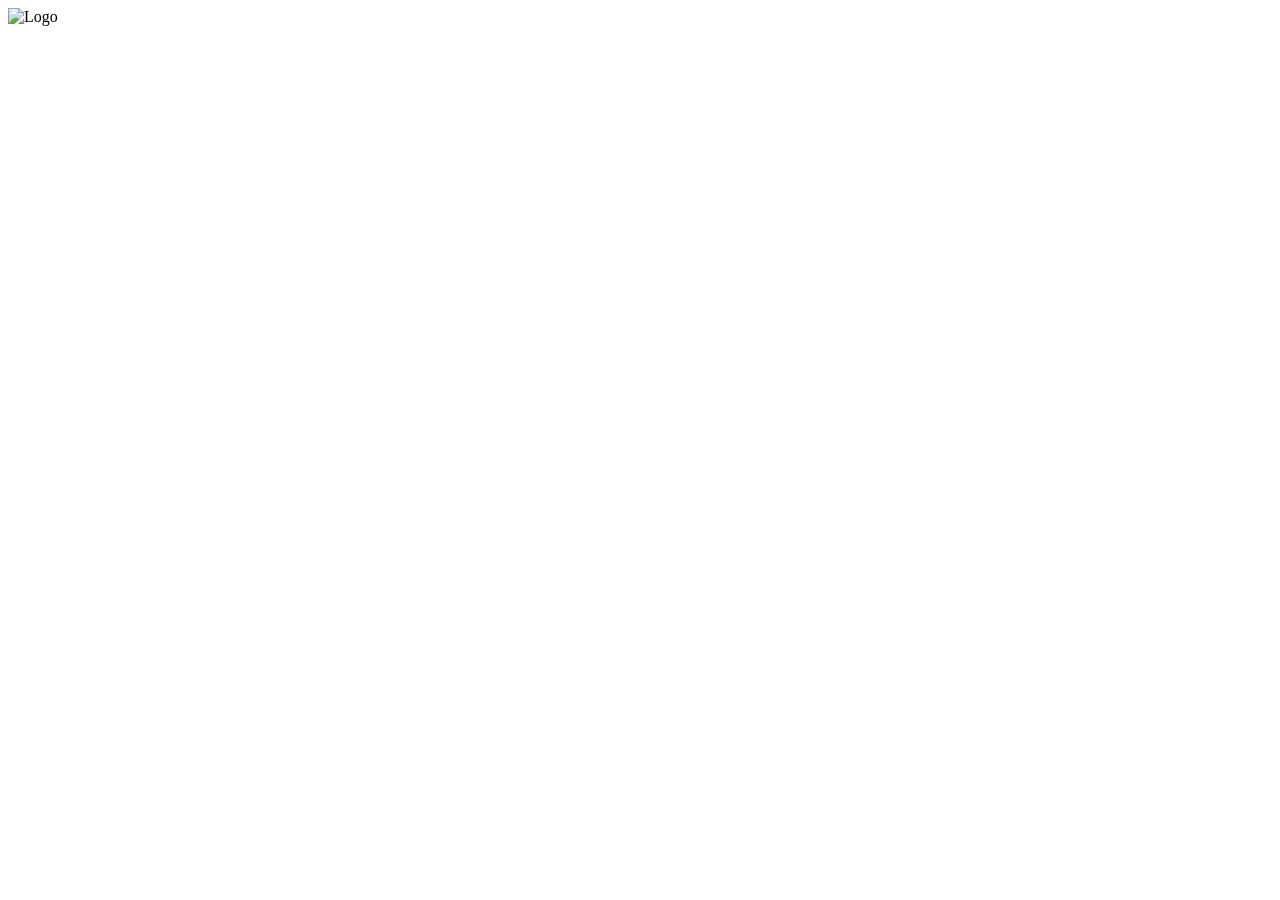
==== index.html @ dcc843c1 "Update index.html" ====
<!DOCTYPE html>
<html lang="en">
<head>
  <meta charset="UTF-8">
  <meta name="viewport" content="width=device-width, initial-scale=1.0">
  <title>My Website</title>
  <link rel="stylesheet" href="css/styles.css">
</head>
<body>

  <header class="top-banner">
    <img src="assets/970B0060-D89F-4791-B979-74BFC0B72E16.png" alt="Logo" class="logo">
  </header>

</body>
</html>
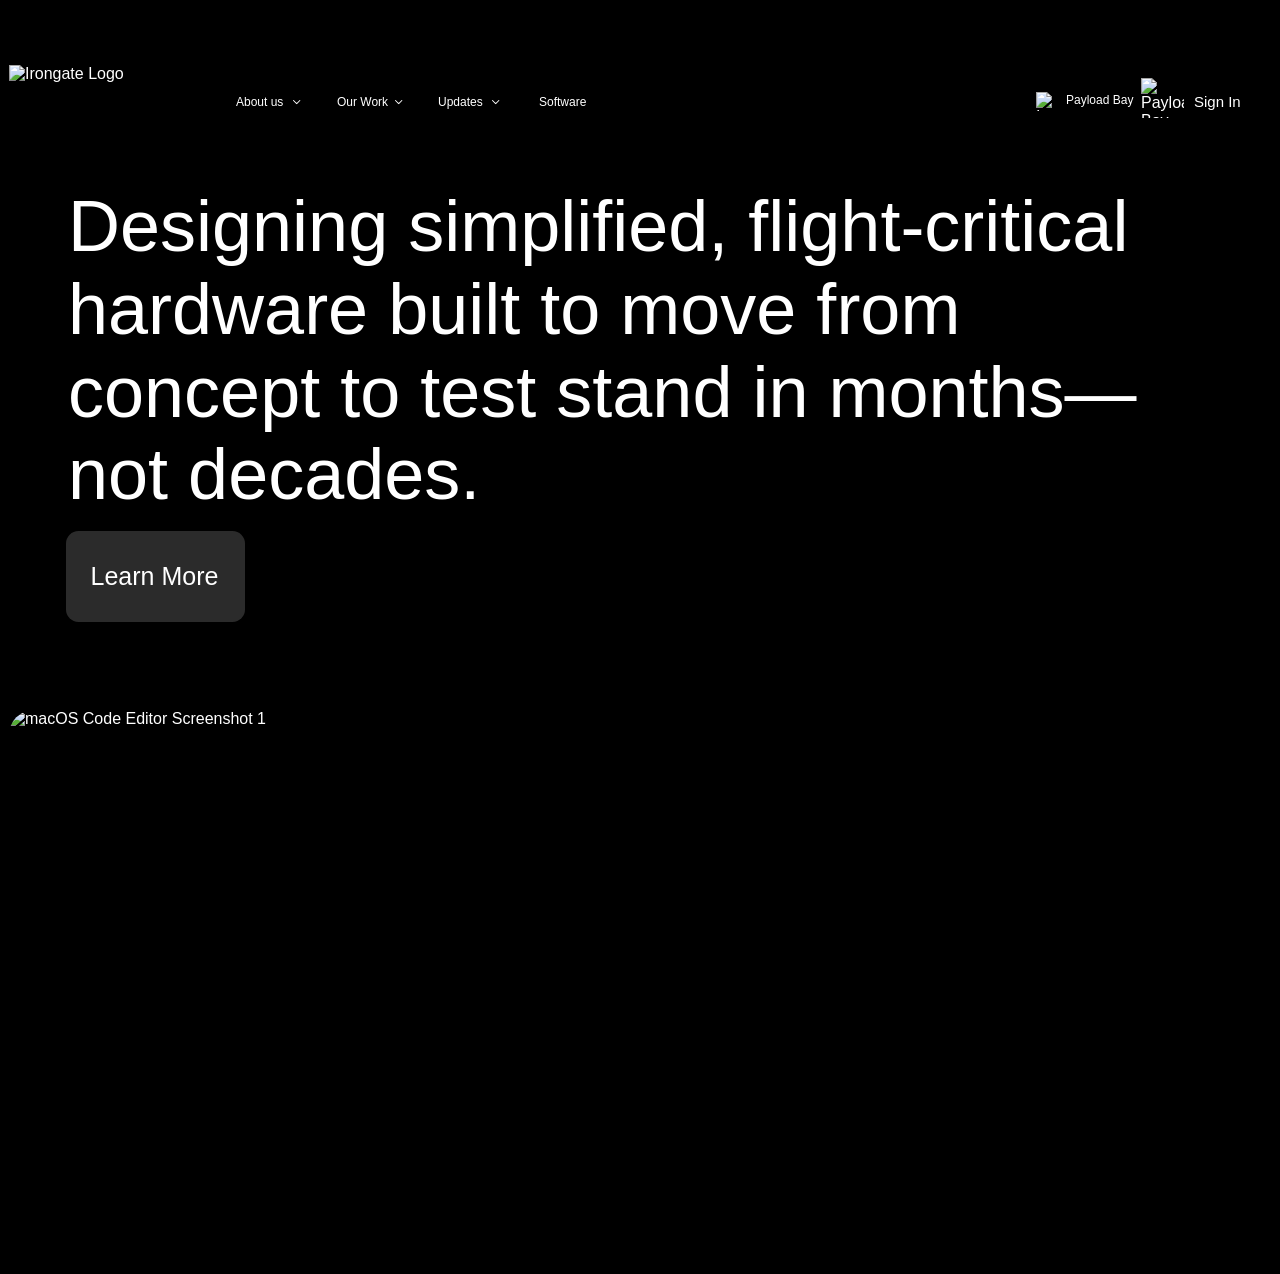
==== commit bb9926e7: "Created frst version of website" ====
--- a/index.html
+++ b/index.html
@@ -1,16 +1,282 @@
 <!DOCTYPE html>
 <html lang="en">
 <head>
-  <meta charset="UTF-8">
-  <meta name="viewport" content="width=device-width, initial-scale=1.0">
-  <title>My Website</title>
-  <link rel="stylesheet" href="css/styles.css">
+  <meta charset="UTF-8" />
+  <meta name="viewport" content="width=device-width, initial-scale=1.0" />
+  <title>Irongate Industries</title>
+
+  <link rel="preconnect" href="https://googleapis.com" />
+  <link rel="preconnect" href="https://gstatic.com" crossorigin />
+  <link href="https://googleapis.com/css2?family=Inter:wght@400;500;600&display=swap" rel="stylesheet" />
+  <link href="https://googleapis.com/earlyaccess/jejugothic.css" rel="stylesheet" />
+
+  <style>
+    * {
+      box-sizing: border-box;
+      margin: 0;
+      padding: 0;
+    }
+
+    body {
+      background-color: #000000;
+      color: #ffffff;
+      min-width: 100vw;
+      min-height: 100vh;
+      overflow-x: auto;
+      font-family: 'Inter', sans-serif;
+    }
+
+    a {
+      text-decoration: none;
+      color: inherit;
+    }
+
+    .canvas {
+      background-color: #000000;
+      width: 1280px;
+      height: 1200px;
+      position: relative;
+      margin: 40px auto 0 auto;
+    }
+
+    .bg-layer {
+      background: linear-gradient(180deg, rgba(0, 0, 0, 0) 0%, #000000 100%);
+      width: 1308px;
+      height: 1238px;
+      position: absolute;
+      left: 0;
+      top: -4px;
+      pointer-events: none;
+    }
+
+    .hero-screenshot {
+      border-radius: 25px;
+      width: 1275px;
+      height: 525px;
+      position: absolute;
+      left: 9px;
+      top: 674px;
+      object-fit: cover;
+    }
+
+    .logo-wrap {
+      display: block;
+      width: 151px;
+      height: 51px;
+      position: absolute;
+      left: 9px;
+      top: 25px;
+      cursor: pointer;
+    }
+
+    .logo-img {
+      width: 151px;
+      height: 50px;
+      position: absolute;
+      left: 0;
+      top: 0;
+    }
+
+    .nav-item {
+      display: block;
+      position: absolute;
+      top: 54px;
+      height: 22px;
+      cursor: pointer;
+    }
+
+    .nav-text {
+      color: #ffffff;
+      font-family: 'Inter', sans-serif;
+      font-size: 12px;
+      line-height: 16px;
+    }
+
+    .nav-arrow {
+      width: 8px;
+      height: 5px;
+      position: absolute;
+      top: 6px;
+    }
+
+    .headline {
+      color: #ffffff;
+      font-family: 'Jeju Gothic', 'Inter', sans-serif;
+      font-size: 72px;
+      line-height: 1.15;
+      width: 1141px;
+      position: absolute;
+      left: 68px;
+      top: 145px;
+    }
+
+    .cta-wrap {
+      display: block;
+      width: 263px;
+      height: 91px;
+      position: absolute;
+      left: 23px;
+      top: 491px;
+      cursor: pointer;
+    }
+
+    .cta-btn {
+      border-radius: 12.5px;
+      background-color: rgba(105, 105, 105, 0.41);
+      width: 179px;
+      height: 91px;
+      position: absolute;
+      left: 43px;
+      top: 0;
+      transition: background-color 0.2s ease;
+    }
+
+    .cta-wrap:hover .cta-btn {
+      background-color: rgba(135, 135, 135, 0.55);
+    }
+
+    .cta-text {
+      color: #ffffff;
+      font-family: 'Jeju Gothic', 'Inter', sans-serif;
+      font-size: 25px;
+      width: 263px;
+      height: 55px;
+      position: absolute;
+      left: 0;
+      top: 18px;
+      display: flex;
+      align-items: center;
+      justify-content: center;
+      pointer-events: none;
+    }
+
+    .payload-wrap {
+      display: block;
+      width: 115px;
+      height: 53px;
+      position: absolute;
+      left: 1066px;
+      top: 38px;
+      cursor: pointer;
+    }
+
+    .payload-img {
+      width: 43px;
+      height: 40px;
+      position: absolute;
+      left: 75px;
+      top: 0;
+    }
+
+    .payload-text {
+      color: #ffffff;
+      font-family: 'Inter', sans-serif;
+      font-size: 12px;
+      position: absolute;
+      left: 0;
+      top: 15px;
+    }
+
+    .signin-wrap {
+      width: 101px;
+      height: 23px;
+      position: absolute;
+      left: 1194px;
+      top: 53px;
+      cursor: pointer;
+    }
+
+    .signin-text {
+      color: #ffffff;
+      font-family: 'Inter', sans-serif;
+      font-size: 15px;
+    }
+
+    .top-icon {
+      width: 20px;
+      height: 19px;
+      position: absolute;
+      left: 1036px;
+      top: 52px;
+    }
+  </style>
 </head>
 <body>
-
-  <header class="top-banner">
-    <img src="assets/970B0060-D89F-4791-B979-74BFC0B72E16.png" alt="Logo" class="logo">
-  </header>
-
+<div class="canvas">
+  <div class="bg-layer">
+    <img
+            src="./public/MacosCodeEditorScreenshot1.png"
+            class="hero-screenshot"
+            alt="macOS Code Editor Screenshot 1"
+    />
+  </div>
+
+  <!-- Logo -> https://irongateindustries.com -->
+  <a href="https://irongateindustries.com" class="logo-wrap">
+    <img
+            src="./public/4b81e99c953d4e4f8fb34dd45ff89a4311.png"
+            class="logo-img"
+            alt="Irongate Logo"
+    />
+  </a>
+
+  <div class="nav-item" style="left: 236px; width: 101px;">
+    <p class="nav-text">About us</p>
+    <svg class="nav-arrow" style="left: 57px;" viewBox="0 0 8 5" fill="none" xmlns="http://w3.org">
+      <path d="M3.68198 3.68201H4.18198V2.68201H3.68198H3.18198V3.68201H3.68198ZM3.32842 4.03556C3.52369 4.23082 3.84027 4.23082 4.03553 4.03556L7.21751 0.85358C7.41277 0.658318 7.41277 0.341735 7.21751 0.146473C7.02225 -0.0487893 6.70567 -0.0487893 6.5104 0.146473L3.68198 2.9749L0.853549 0.146473C0.658287 -0.0487893 0.341705 -0.0487893 0.146442 0.146473C-0.0488198 0.341735 -0.0488198 0.658318 0.146442 0.85358L3.32842 4.03556Z" fill="white" />
+    </svg>
+  </div>
+
+  <div class="nav-item" style="left: 337px; width: 101px;">
+    <p class="nav-text">Our Work</p>
+    <svg class="nav-arrow" style="left: 58px;" viewBox="0 0 8 5" fill="none" xmlns="http://w3.org">
+      <path d="M3.68198 3.68201H4.18198V2.68201H3.68198H3.18198V3.68201H3.68198ZM3.32842 4.03556C3.52369 4.23082 3.84027 4.23082 4.03553 4.03556L7.21751 0.85358C7.41277 0.658318 7.41277 0.341735 7.21751 0.146473C7.02225 -0.0487893 6.70567 -0.0487893 6.5104 0.146473L3.68198 2.9749L0.853549 0.146473C0.658287 -0.0487893 0.341705 -0.0487893 0.146442 0.146473C-0.0488198 0.341735 -0.0488198 0.658318 0.146442 0.85358L3.32842 4.03556Z" fill="white" />
+    </svg>
+  </div>
+
+  <div class="nav-item" style="left: 438px; width: 101px;">
+    <p class="nav-text">Updates</p>
+    <svg class="nav-arrow" style="left: 54px;" viewBox="0 0 8 5" fill="none" xmlns="http://w3.org">
+      <path d="M3.68198 3.68201H4.18198V2.68201H3.68198H3.18198V3.68201H3.68198ZM3.32842 4.03556C3.52369 4.23082 3.84027 4.23082 4.03553 4.03556L7.21751 0.85358C7.41277 0.658318 7.41277 0.341735 7.21751 0.146473C7.02225 -0.0487893 6.70567 -0.0487893 6.5104 0.146473L3.68198 2.9749L0.853549 0.146473C0.658287 -0.0487893 0.341705 -0.0487893 0.146442 0.146473C-0.0488198 0.341735 -0.0488198 0.658318 0.146442 0.85358L3.32842 4.03556Z" fill="white" />
+    </svg>
+  </div>
+
+  <!-- Software -> https://irongateindustries.com/software -->
+  <a href="https://irongateindustries.com/software" class="nav-item" style="left: 539px; width: 101px;">
+    <p class="nav-text">Software</p>
+  </a>
+
+  <p class="headline">
+    Designing simplified, flight-critical hardware built to move from
+    concept to test stand in months—not decades.
+  </p>
+
+  <!-- Learn More -> https://irongateindustries.com -->
+  <a href="https://irongateindustries.com/whatwedo" class="cta-wrap">
+    <div class="cta-btn"></div>
+    <p class="cta-text">Learn More</p>
+  </a>
+
+  <!-- Payload Bay -> https://irongateindustries.com -->
+  <a href="https://irongateindustries.com/payload" class="payload-wrap">
+    <img
+            src="./public/Screenshot202611201908161.png"
+            class="payload-img"
+            alt="Payload Bay Icon"
+    />
+    <p class="payload-text">Payload Bay</p>
+  </a>
+
+  <a href="https://irongateindustries.com/signin" class="signin-wrap" style="display: block;">
+    <p class="signin-text">Sign In</p>
+  </a>
+
+
+  <img
+          src="./public/Image1.png"
+          class="top-icon"
+          alt="Icon"
+  />
+</div>
 </body>
-</html>+</html>
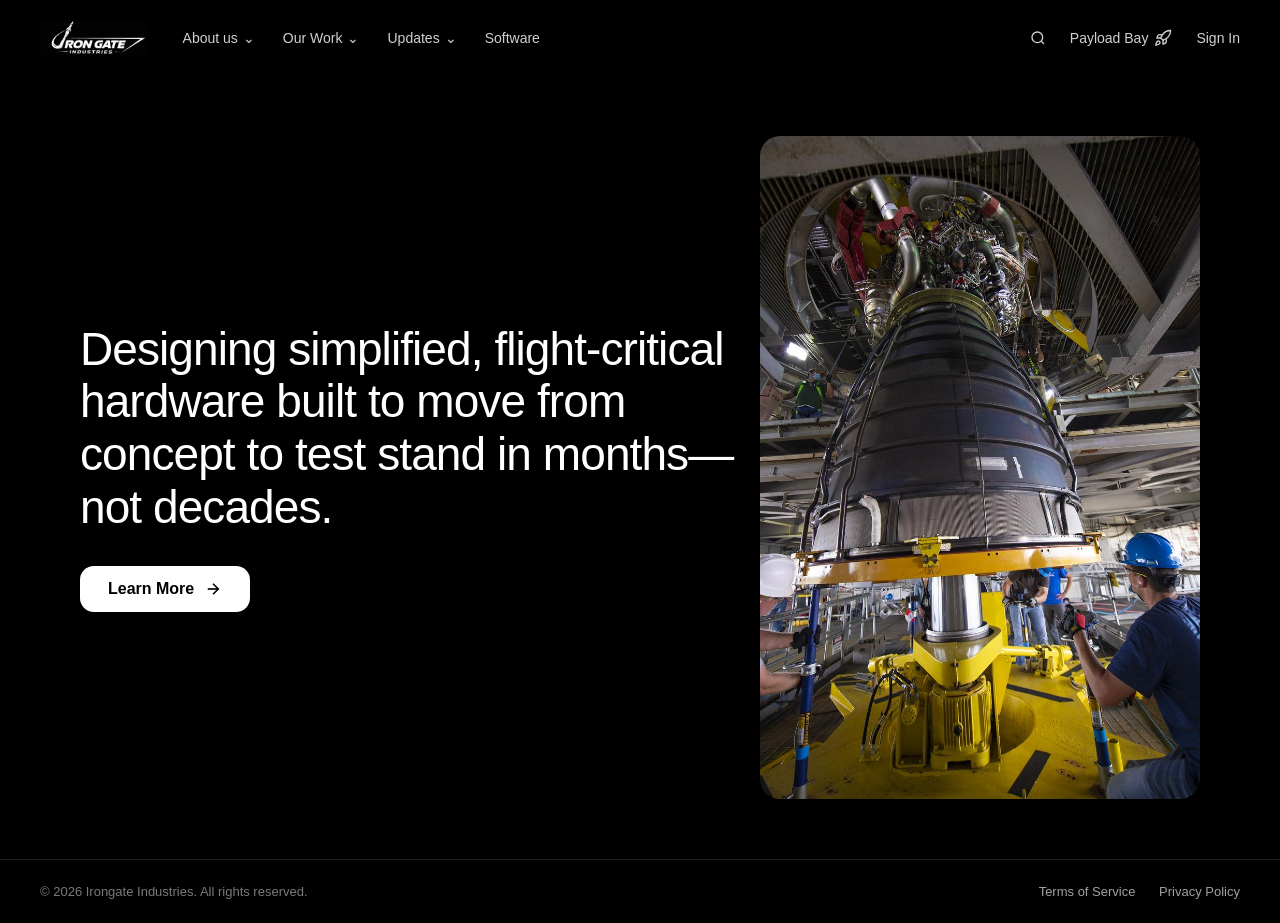
==== commit c0ac830a: "improved website" ====
--- a/index.html
+++ b/index.html
@@ -4,12 +4,6 @@
   <meta charset="UTF-8" />
   <meta name="viewport" content="width=device-width, initial-scale=1.0" />
   <title>Irongate Industries</title>
-
-  <link rel="preconnect" href="https://googleapis.com" />
-  <link rel="preconnect" href="https://gstatic.com" crossorigin />
-  <link href="https://googleapis.com/css2?family=Inter:wght@400;500;600&display=swap" rel="stylesheet" />
-  <link href="https://googleapis.com/earlyaccess/jejugothic.css" rel="stylesheet" />
-
   <style>
     * {
       box-sizing: border-box;
@@ -19,264 +13,287 @@
 
     body {
       background-color: #000000;
-      color: #ffffff;
-      min-width: 100vw;
+      color: #FFFFFF;
+      font-family: -apple-system, BlinkMacSystemFont, "Segoe UI", Roboto, Helvetica, Arial, sans-serif;
       min-height: 100vh;
-      overflow-x: auto;
-      font-family: 'Inter', sans-serif;
-    }
-
-    a {
-      text-decoration: none;
-      color: inherit;
-    }
-
-    .canvas {
-      background-color: #000000;
-      width: 1280px;
-      height: 1200px;
+      display: flex;
+      flex-direction: column;
+      overflow-x: hidden;
+    }
+
+    /* --- Top Navigation Bar (Matches your Sign-In page) --- */
+    header {
       position: relative;
-      margin: 40px auto 0 auto;
-    }
-
-    .bg-layer {
-      background: linear-gradient(180deg, rgba(0, 0, 0, 0) 0%, #000000 100%);
-      width: 1308px;
-      height: 1238px;
-      position: absolute;
-      left: 0;
-      top: -4px;
-      pointer-events: none;
-    }
-
-    .hero-screenshot {
-      border-radius: 25px;
-      width: 1275px;
-      height: 525px;
-      position: absolute;
-      left: 9px;
-      top: 674px;
-      object-fit: cover;
-    }
-
-    .logo-wrap {
+      z-index: 10;
+      display: flex;
+      align-items: center;
+      justify-content: space-between;
+      padding: 20px 40px;
+      font-size: 14px;
+    }
+
+    .nav-left {
+      display: flex;
+      align-items: center;
+      gap: 36px;
+    }
+
+    .logo img {
+      height: 36px;
+      width: auto;
       display: block;
-      width: 151px;
-      height: 51px;
-      position: absolute;
-      left: 9px;
-      top: 25px;
+    }
+
+    .nav-links {
+      display: flex;
+      align-items: center;
+      gap: 28px;
+    }
+
+    .nav-links a {
+      color: #D1D1D1;
+      text-decoration: none;
+      display: flex;
+      align-items: center;
+      gap: 5px;
+      transition: color 0.2s;
+    }
+
+    .nav-links a:hover {
+      color: #FFFFFF;
+    }
+
+    .nav-right {
+      display: flex;
+      align-items: center;
+      gap: 24px;
+    }
+
+    .nav-right a,
+    .icon-btn {
+      color: #D1D1D1;
+      text-decoration: none;
+      background: none;
+      border: none;
       cursor: pointer;
-    }
-
-    .logo-img {
-      width: 151px;
-      height: 50px;
-      position: absolute;
-      left: 0;
-      top: 0;
-    }
-
-    .nav-item {
-      display: block;
-      position: absolute;
-      top: 54px;
-      height: 22px;
-      cursor: pointer;
-    }
-
-    .nav-text {
-      color: #ffffff;
-      font-family: 'Inter', sans-serif;
-      font-size: 12px;
-      line-height: 16px;
-    }
-
-    .nav-arrow {
-      width: 8px;
-      height: 5px;
-      position: absolute;
-      top: 6px;
-    }
-
-    .headline {
-      color: #ffffff;
-      font-family: 'Jeju Gothic', 'Inter', sans-serif;
-      font-size: 72px;
+      display: flex;
+      align-items: center;
+      gap: 6px;
+      font-size: 14px;
+      transition: color 0.2s;
+    }
+
+    .nav-right a:hover,
+    .icon-btn:hover {
+      color: #FFFFFF;
+    }
+
+    /* --- Hero Section --- */
+    .hero {
+      position: relative;
+      flex: 1;
+      display: flex;
+      align-items: center;
+      padding: 60px 80px;
+      max-width: 1400px;
+      width: 100%;
+      margin: 0 auto;
+    }
+
+    .hero-content {
+      position: relative;
+      z-index: 2;
+      max-width: 680px;
+      display: flex;
+      flex-direction: column;
+      align-items: flex-start;
+      gap: 32px;
+    }
+
+    .hero-headline {
+      font-size: 46px;
+      font-weight: 500;
       line-height: 1.15;
-      width: 1141px;
-      position: absolute;
-      left: 68px;
-      top: 145px;
-    }
-
-    .cta-wrap {
-      display: block;
-      width: 263px;
-      height: 91px;
-      position: absolute;
-      left: 23px;
-      top: 491px;
-      cursor: pointer;
-    }
-
-    .cta-btn {
-      border-radius: 12.5px;
-      background-color: rgba(105, 105, 105, 0.41);
-      width: 179px;
-      height: 91px;
-      position: absolute;
-      left: 43px;
-      top: 0;
-      transition: background-color 0.2s ease;
-    }
-
-    .cta-wrap:hover .cta-btn {
-      background-color: rgba(135, 135, 135, 0.55);
-    }
-
-    .cta-text {
-      color: #ffffff;
-      font-family: 'Jeju Gothic', 'Inter', sans-serif;
-      font-size: 25px;
-      width: 263px;
-      height: 55px;
-      position: absolute;
-      left: 0;
-      top: 18px;
-      display: flex;
-      align-items: center;
-      justify-content: center;
-      pointer-events: none;
-    }
-
-    .payload-wrap {
-      display: block;
-      width: 115px;
-      height: 53px;
-      position: absolute;
-      left: 1066px;
-      top: 38px;
-      cursor: pointer;
-    }
-
-    .payload-img {
-      width: 43px;
-      height: 40px;
-      position: absolute;
-      left: 75px;
-      top: 0;
-    }
-
-    .payload-text {
-      color: #ffffff;
-      font-family: 'Inter', sans-serif;
-      font-size: 12px;
-      position: absolute;
-      left: 0;
-      top: 15px;
-    }
-
-    .signin-wrap {
-      width: 101px;
-      height: 23px;
-      position: absolute;
-      left: 1194px;
-      top: 53px;
-      cursor: pointer;
-    }
-
-    .signin-text {
-      color: #ffffff;
-      font-family: 'Inter', sans-serif;
-      font-size: 15px;
-    }
-
-    .top-icon {
-      width: 20px;
-      height: 19px;
-      position: absolute;
-      left: 1036px;
-      top: 52px;
+      letter-spacing: -0.02em;
+      color: #FFFFFF;
+    }
+
+    .btn-learn-more {
+      display: inline-flex;
+      align-items: center;
+      gap: 10px;
+      padding: 14px 28px;
+      background-color: #FFFFFF;
+      color: #000000;
+      text-decoration: none;
+      font-size: 16px;
+      font-weight: 600;
+      border-radius: 14px;
+      transition: transform 0.15s ease, background-color 0.2s ease;
+    }
+
+    .btn-learn-more:hover {
+      background-color: #E5E5E5;
+      transform: translateY(-1px);
+    }
+
+    /* Optional Right-Side Visual / Hardware Backdrop */
+    .hero-visual {
+      flex: 1;
+      display: flex;
+      justify-content: flex-end;
+      align-items: center;
+    }
+
+    .hero-visual img {
+      max-width: 480px;
+      width: 100%;
+      height: auto;
+      border-radius: 20px;
+      object-fit: contain;
+    }
+
+    /* Subtle Footer */
+    footer {
+      padding: 24px 40px;
+      border-top: 1px solid #1F1F1F;
+      display: flex;
+      justify-content: space-between;
+      align-items: center;
+      font-size: 13px;
+      color: #7A7A7A;
+    }
+
+    footer a {
+      color: #A0A0A0;
+      text-decoration: none;
+      margin-left: 20px;
+    }
+
+    footer a:hover {
+      color: #FFFFFF;
+    }
+
+    @media (max-width: 960px) {
+      header {
+        padding: 16px 20px;
+      }
+      .nav-links {
+        display: none;
+      }
+      .hero {
+        flex-direction: column;
+        padding: 40px 24px;
+        text-align: left;
+      }
+      .hero-headline {
+        font-size: 32px;
+      }
+      footer {
+        flex-direction: column;
+        gap: 12px;
+        padding: 20px;
+      }
     }
   </style>
 </head>
 <body>
-<div class="canvas">
-  <div class="bg-layer">
-    <img
-            src="./public/MacosCodeEditorScreenshot1.png"
-            class="hero-screenshot"
-            alt="macOS Code Editor Screenshot 1"
-    />
-  </div>
-
-  <!-- Logo -> https://irongateindustries.com -->
-  <a href="https://irongateindustries.com" class="logo-wrap">
-    <img
-            src="./public/4b81e99c953d4e4f8fb34dd45ff89a4311.png"
-            class="logo-img"
-            alt="Irongate Logo"
-    />
-  </a>
-
-  <div class="nav-item" style="left: 236px; width: 101px;">
-    <p class="nav-text">About us</p>
-    <svg class="nav-arrow" style="left: 57px;" viewBox="0 0 8 5" fill="none" xmlns="http://w3.org">
-      <path d="M3.68198 3.68201H4.18198V2.68201H3.68198H3.18198V3.68201H3.68198ZM3.32842 4.03556C3.52369 4.23082 3.84027 4.23082 4.03553 4.03556L7.21751 0.85358C7.41277 0.658318 7.41277 0.341735 7.21751 0.146473C7.02225 -0.0487893 6.70567 -0.0487893 6.5104 0.146473L3.68198 2.9749L0.853549 0.146473C0.658287 -0.0487893 0.341705 -0.0487893 0.146442 0.146473C-0.0488198 0.341735 -0.0488198 0.658318 0.146442 0.85358L3.32842 4.03556Z" fill="white" />
-    </svg>
-  </div>
-
-  <div class="nav-item" style="left: 337px; width: 101px;">
-    <p class="nav-text">Our Work</p>
-    <svg class="nav-arrow" style="left: 58px;" viewBox="0 0 8 5" fill="none" xmlns="http://w3.org">
-      <path d="M3.68198 3.68201H4.18198V2.68201H3.68198H3.18198V3.68201H3.68198ZM3.32842 4.03556C3.52369 4.23082 3.84027 4.23082 4.03553 4.03556L7.21751 0.85358C7.41277 0.658318 7.41277 0.341735 7.21751 0.146473C7.02225 -0.0487893 6.70567 -0.0487893 6.5104 0.146473L3.68198 2.9749L0.853549 0.146473C0.658287 -0.0487893 0.341705 -0.0487893 0.146442 0.146473C-0.0488198 0.341735 -0.0488198 0.658318 0.146442 0.85358L3.32842 4.03556Z" fill="white" />
-    </svg>
-  </div>
-
-  <div class="nav-item" style="left: 438px; width: 101px;">
-    <p class="nav-text">Updates</p>
-    <svg class="nav-arrow" style="left: 54px;" viewBox="0 0 8 5" fill="none" xmlns="http://w3.org">
-      <path d="M3.68198 3.68201H4.18198V2.68201H3.68198H3.18198V3.68201H3.68198ZM3.32842 4.03556C3.52369 4.23082 3.84027 4.23082 4.03553 4.03556L7.21751 0.85358C7.41277 0.658318 7.41277 0.341735 7.21751 0.146473C7.02225 -0.0487893 6.70567 -0.0487893 6.5104 0.146473L3.68198 2.9749L0.853549 0.146473C0.658287 -0.0487893 0.341705 -0.0487893 0.146442 0.146473C-0.0488198 0.341735 -0.0488198 0.658318 0.146442 0.85358L3.32842 4.03556Z" fill="white" />
-    </svg>
-  </div>
-
-  <!-- Software -> https://irongateindustries.com/software -->
-  <a href="https://irongateindustries.com/software" class="nav-item" style="left: 539px; width: 101px;">
-    <p class="nav-text">Software</p>
-  </a>
-
-  <p class="headline">
-    Designing simplified, flight-critical hardware built to move from
-    concept to test stand in months—not decades.
-  </p>
-
-  <!-- Learn More -> https://irongateindustries.com -->
-  <a href="https://irongateindustries.com/whatwedo" class="cta-wrap">
-    <div class="cta-btn"></div>
-    <p class="cta-text">Learn More</p>
-  </a>
-
-  <!-- Payload Bay -> https://irongateindustries.com -->
-  <a href="https://irongateindustries.com/payload" class="payload-wrap">
-    <img
-            src="./public/Screenshot202611201908161.png"
-            class="payload-img"
-            alt="Payload Bay Icon"
-    />
-    <p class="payload-text">Payload Bay</p>
-  </a>
-
-  <a href="https://irongateindustries.com/signin" class="signin-wrap" style="display: block;">
-    <p class="signin-text">Sign In</p>
-  </a>
-
-
-  <img
-          src="./public/Image1.png"
-          class="top-icon"
-          alt="Icon"
-  />
-</div>
+
+<!-- Top Navigation -->
+<header>
+  <div class="nav-left">
+    <a href="index.html" class="logo">
+      <!-- Replace "logo.png" with your actual logo filename -->
+      <img src="public/4b81e99c953d4e4f8fb34dd45ff89a4311.png" alt="Irongate Industries" />
+    </a>
+
+    <nav class="nav-links">
+      <a href="#about">About us <span>&#8964;</span></a>
+      <a href="#work">Our Work <span>&#8964;</span></a>
+      <a href="#updates">Updates <span>&#8964;</span></a>
+      <a href="#software">Software</a>
+    </nav>
+  </div>
+
+  <div class="nav-right">
+    <button class="icon-btn" aria-label="Search">
+      <svg width="16" height="16" viewBox="0 0 24 24" fill="none" stroke="currentColor" stroke-width="2">
+        <circle cx="11" cy="11" r="8"></circle>
+        <line x1="21" y1="21" x2="16.65" y2="16.65"></line>
+      </svg>
+    </button>
+
+    <a href="payload-bay.html">
+      Payload Bay
+      <svg width="18" height="18" viewBox="0 0 24 24" fill="none" stroke="currentColor" stroke-width="1.8">
+        <path d="M4.5 16.5c-1.5 1.26-2 5-2 5s3.74-.5 5-2c.71-.84.7-2.13-.09-2.91a2.18 2.18 0 0 0-2.91-.09z"/>
+        <path d="m12 15-3-3a22 22 0 0 1 2-3.95A12.88 12.88 0 0 1 22 2c0 2.72-.78 7.5-6 11a22.35 22.35 0 0 1-4 2z"/>
+        <path d="M9 12H4s.55-3.03 2-4c1.62-1.08 5 0 5 0"/>
+        <path d="M12 15v5s3.03-.55 4-2c1.08-1.62 0-5 0-5"/>
+      </svg>
+    </a>
+
+    <!-- Automatically swaps between "Sign In" and the Clerk User Profile button -->
+    <div id="auth-nav-slot">
+      <a href="signin/indexsignin.html">Sign In</a>
+    </div>
+  </div>
+</header>
+
+<!-- Main Hero Section -->
+<main class="hero">
+  <div class="hero-content">
+    <h1 class="hero-headline">
+      Designing simplified, flight-critical hardware built to move from concept to test stand in months—not decades.
+    </h1>
+
+    <a href="#about" class="btn-learn-more">
+      Learn More
+      <svg width="18" height="18" viewBox="0 0 24 24" fill="none" stroke="currentColor" stroke-width="2.2">
+        <line x1="5" y1="12" x2="19" y2="12"></line>
+        <polyline points="12 5 19 12 12 19"></polyline>
+      </svg>
+    </a>
+  </div>
+
+  <!-- Optional Hero Hardware/Rocket Image (remove this div if your homepage is text-only) -->
+  <div class="hero-visual">
+    <img src="public/SSC-20211101-s00289~medium.png" alt="Flight-critical aerospace hardware" />
+  </div>
+</main>
+
+<!-- Footer -->
+<footer>
+  <span>&copy; 2026 Irongate Industries. All rights reserved.</span>
+  <div>
+    <a href="terms.html">Terms of Service</a>
+    <a href="privacy.html">Privacy Policy</a>
+  </div>
+</footer>
+
+<!-- Clerk JavaScript SDK (Production Keys for irongateindustries.com) -->
+<script
+        async
+        crossorigin="anonymous"
+        data-clerk-publishable-key="pk_live_Y2xlcmsuaXJvbmdhdGVpbmR1c3RyaWVzLmNvbSQ"
+        src="https://irongateindustries.com"
+        type="text/javascript">
+</script>
+
+<script>
+  window.addEventListener('load', async function () {
+    if (!window.Clerk) return;
+
+    await window.Clerk.load();
+
+    // If the user is signed in, replace "Sign In" in the top right with their profile avatar & Sign Out menu
+    if (window.Clerk.user) {
+      const navSlot = document.getElementById('auth-nav-slot');
+      navSlot.innerHTML = '<div id="user-button"></div>';
+      window.Clerk.mountUserButton(document.getElementById('user-button'));
+    }
+  });
+</script>
+
 </body>
 </html>
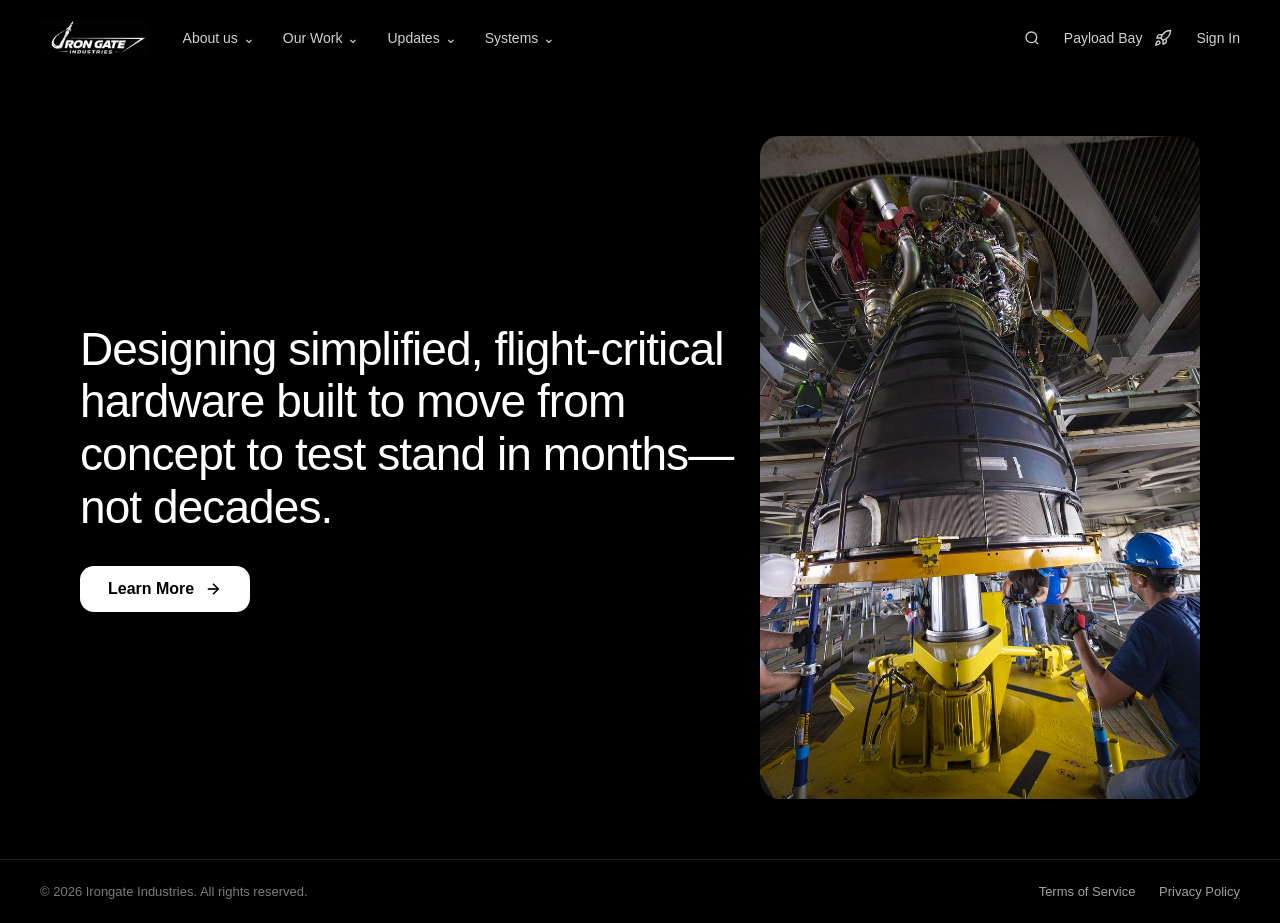
==== commit 580de98d: "updated sign in logic; updated software button to systems to be able to fit both software and hardwa" ====
--- a/index.html
+++ b/index.html
@@ -63,6 +63,76 @@
       color: #FFFFFF;
     }
 
+    /* --- Dropdown Menu for "Systems" --- */
+    .nav-dropdown {
+      position: relative;
+      display: inline-block;
+    }
+
+    .nav-dropdown-btn {
+      background: none;
+      border: none;
+      color: #D1D1D1;
+      font-family: inherit;
+      font-size: 14px;
+      cursor: pointer;
+      display: flex;
+      align-items: center;
+      gap: 5px;
+      padding: 4px 0;
+      transition: color 0.2s;
+    }
+
+    .nav-dropdown-btn:hover,
+    .nav-dropdown.open .nav-dropdown-btn {
+      color: #FFFFFF;
+    }
+
+    .nav-dropdown-btn .chevron {
+      transition: transform 0.2s ease;
+      display: inline-block;
+    }
+
+    .nav-dropdown.open .chevron {
+      transform: rotate(180deg);
+    }
+
+    .dropdown-menu {
+      display: none;
+      position: absolute;
+      top: calc(100% + 12px);
+      left: 0;
+      min-width: 170px;
+      background-color: #111111;
+      border: 1px solid #2E2E2E;
+      border-radius: 12px;
+      padding: 6px;
+      box-shadow: 0 12px 28px rgba(0, 0, 0, 0.75);
+      z-index: 100;
+      flex-direction: column;
+      gap: 2px;
+    }
+
+    .nav-dropdown.open .dropdown-menu {
+      display: flex;
+    }
+
+    .dropdown-menu a {
+      color: #D1D1D1;
+      text-decoration: none;
+      padding: 10px 14px;
+      border-radius: 8px;
+      font-size: 14px;
+      display: block;
+      transition: background-color 0.15s, color 0.15s;
+    }
+
+    .dropdown-menu a:hover {
+      background-color: #1F1F1F;
+      color: #FFFFFF;
+    }
+
+
     .nav-right {
       display: flex;
       align-items: center;
@@ -202,7 +272,7 @@
 <!-- Top Navigation -->
 <header>
   <div class="nav-left">
-    <a href="index.html" class="logo">
+    <a href="/" class="logo">
       <!-- Replace "logo.png" with your actual logo filename -->
       <img src="public/4b81e99c953d4e4f8fb34dd45ff89a4311.png" alt="Irongate Industries" />
     </a>
@@ -211,7 +281,17 @@
       <a href="#about">About us <span>&#8964;</span></a>
       <a href="#work">Our Work <span>&#8964;</span></a>
       <a href="#updates">Updates <span>&#8964;</span></a>
-      <a href="#software">Software</a>
+
+      <!-- Systems Dropdown -->
+      <div class="nav-dropdown" id="systems-dropdown">
+        <button type="button" class="nav-dropdown-btn" id="systems-btn" aria-expanded="false">
+          Systems <span class="chevron">&#8964;</span>
+        </button>
+        <div class="dropdown-menu">
+          <a href="/software">Software</a>
+          <a href="/hardware">Hardware</a>
+        </div>
+      </div>
     </nav>
   </div>
 
@@ -223,8 +303,8 @@
       </svg>
     </button>
 
-    <a href="payload-bay.html">
-      Payload Bay
+    <a href="/payload">
+      Payload Bay<span id="nav-bay-count"></span>
       <svg width="18" height="18" viewBox="0 0 24 24" fill="none" stroke="currentColor" stroke-width="1.8">
         <path d="M4.5 16.5c-1.5 1.26-2 5-2 5s3.74-.5 5-2c.71-.84.7-2.13-.09-2.91a2.18 2.18 0 0 0-2.91-.09z"/>
         <path d="m12 15-3-3a22 22 0 0 1 2-3.95A12.88 12.88 0 0 1 22 2c0 2.72-.78 7.5-6 11a22.35 22.35 0 0 1-4 2z"/>
@@ -233,11 +313,33 @@
       </svg>
     </a>
 
+
     <!-- Automatically swaps between "Sign In" and the Clerk User Profile button -->
     <div id="auth-nav-slot">
-      <a href="signin/indexsignin.html">Sign In</a>
+      <a href="signin/index.html">Sign In</a>
     </div>
   </div>
+  <script>
+    function updatePayloadBadge() {
+      try {
+        const cart = JSON.parse(localStorage.getItem('irongate_payload_bay')) || [];
+        const totalUnits = cart.reduce((sum, item) => sum + (item.qty || 1), 0);
+        const badge = document.getElementById('nav-bay-count');
+
+        if (badge) {
+          // Shows " (3)" only when there are items, or stays hidden when empty
+          badge.textContent = totalUnits > 0 ? ` (${totalUnits})` : '';
+        }
+      } catch (e) {
+        // Ignore storage errors
+      }
+    }
+
+    // Run immediately when the page opens, and also if the cart changes in another tab
+    updatePayloadBadge();
+    window.addEventListener('storage', updatePayloadBadge);
+  </script>
+
 </header>
 
 <!-- Main Hero Section -->
@@ -295,5 +397,27 @@
   });
 </script>
 
+<script>
+  const systemsDropdown = document.getElementById('systems-dropdown');
+  const systemsBtn = document.getElementById('systems-btn');
+
+  if (systemsBtn && systemsDropdown) {
+    systemsBtn.addEventListener('click', (e) => {
+      e.stopPropagation();
+      const isOpen = systemsDropdown.classList.toggle('open');
+      systemsBtn.setAttribute('aria-expanded', isOpen);
+    });
+
+    // Close the dropdown when clicking anywhere else on the page
+    document.addEventListener('click', (e) => {
+      if (!systemsDropdown.contains(e.target)) {
+        systemsDropdown.classList.remove('open');
+        systemsBtn.setAttribute('aria-expanded', 'false');
+      }
+    });
+  }
+</script>
+
+
 </body>
 </html>
